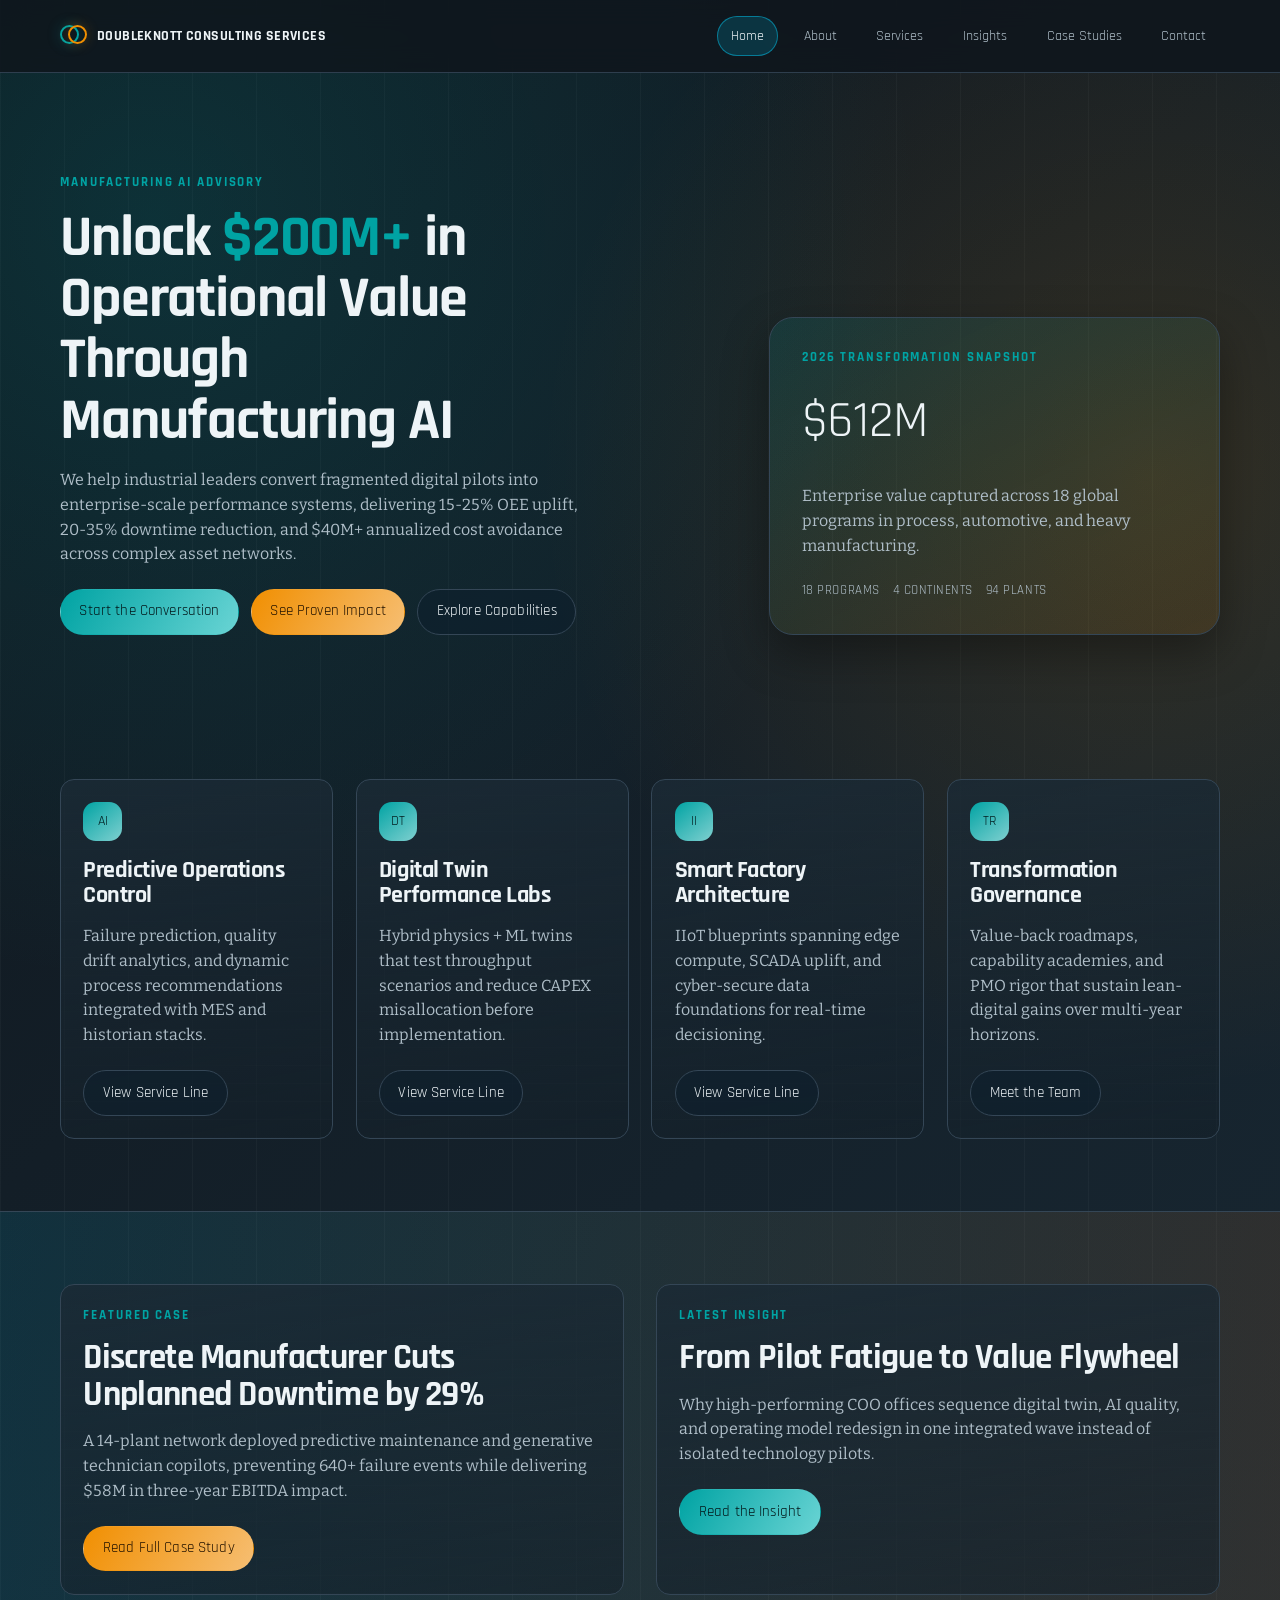
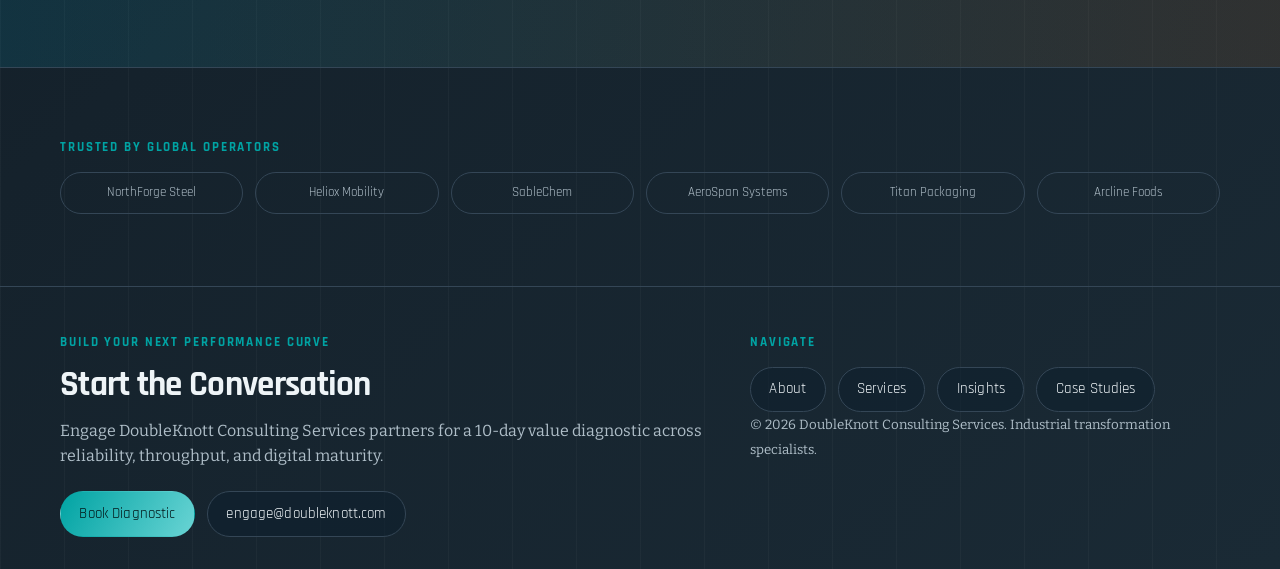
==== frontend/index.html @ d2a3ebf9 "init-commit" ====
<!doctype html>
<html lang="en">
  <head>
    <meta charset="UTF-8" />
    <meta name="viewport" content="width=device-width, initial-scale=1.0" />
    <title>DoubleKnott Consulting Services | Manufacturing AI Value Creation</title>
    <meta
      name="description"
      content="DoubleKnott Consulting Services helps industrial leaders unlock $200M+ in value through manufacturing AI, digital twins, and smart-factory transformation."
    />
    <link rel="preconnect" href="https://fonts.googleapis.com" />
    <link rel="preconnect" href="https://fonts.gstatic.com" crossorigin />
    <link href="https://fonts.googleapis.com/css2?family=Bitter:wght@400;500;700&family=Rajdhani:wght@500;600;700&display=swap" rel="stylesheet" />
    <link rel="stylesheet" href="styles/main.css" />
    <link rel="stylesheet" href="styles/components.css" />
    <link rel="stylesheet" href="styles/animations.css" />
  </head>
  <body>
    <div class="site-shell">
      <header class="site-header">
        <nav class="nav-wrap" aria-label="Primary navigation">
          <a class="brand" href="index.html"><span class="brand-mark"></span>DoubleKnott Consulting Services</a>
          <button class="nav-toggle" aria-expanded="false" aria-label="Open menu">☰</button>
          <div class="nav-links">
            <a class="nav-link is-active" href="index.html">Home</a>
            <a class="nav-link" href="about.html">About</a>
            <a class="nav-link" href="services.html">Services</a>
            <a class="nav-link" href="insights.html">Insights</a>
            <a class="nav-link" href="case-studies.html">Case Studies</a>
            <a class="nav-link" href="contact.html">Contact</a>
          </div>
        </nav>
      </header>

      <main>
        <section class="hero container">
          <div class="hero-layout">
            <div>
              <p class="kicker">Manufacturing AI Advisory</p>
              <h1>Unlock <span class="text-primary">$200M+</span> in Operational Value Through Manufacturing AI</h1>
              <p>
                We help industrial leaders convert fragmented digital pilots into enterprise-scale performance systems, delivering
                15-25% OEE uplift, 20-35% downtime reduction, and $40M+ annualized cost avoidance across complex asset networks.
              </p>
              <div class="actions">
                <a class="btn btn-primary pulse" href="contact.html">Start the Conversation</a>
                <a class="btn btn-secondary" href="case-studies.html">See Proven Impact</a>
                <a class="btn btn-ghost" href="services.html">Explore Capabilities</a>
              </div>
            </div>
            <aside class="hero-panel">
              <p class="kicker">2026 Transformation Snapshot</p>
              <p class="metric">$612M</p>
              <p>Enterprise value captured across 18 global programs in process, automotive, and heavy manufacturing.</p>
              <div class="meta-row">
                <span>18 Programs</span>
                <span>4 Continents</span>
                <span>94 Plants</span>
              </div>
            </aside>
          </div>
        </section>

        <section class="section container">
          <div class="grid-4">
            <article class="card reveal">
              <div class="icon-pill">AI</div>
              <h3>Predictive Operations Control</h3>
              <p>Failure prediction, quality drift analytics, and dynamic process recommendations integrated with MES and historian stacks.</p>
              <a class="btn btn-ghost" href="services.html">View Service Line</a>
            </article>
            <article class="card reveal reveal-delay-1">
              <div class="icon-pill">DT</div>
              <h3>Digital Twin Performance Labs</h3>
              <p>Hybrid physics + ML twins that test throughput scenarios and reduce CAPEX misallocation before implementation.</p>
              <a class="btn btn-ghost" href="services.html">View Service Line</a>
            </article>
            <article class="card reveal reveal-delay-2">
              <div class="icon-pill">II</div>
              <h3>Smart Factory Architecture</h3>
              <p>IIoT blueprints spanning edge compute, SCADA uplift, and cyber-secure data foundations for real-time decisioning.</p>
              <a class="btn btn-ghost" href="services.html">View Service Line</a>
            </article>
            <article class="card reveal reveal-delay-3">
              <div class="icon-pill">TR</div>
              <h3>Transformation Governance</h3>
              <p>Value-back roadmaps, capability academies, and PMO rigor that sustain lean-digital gains over multi-year horizons.</p>
              <a class="btn btn-ghost" href="about.html">Meet the Team</a>
            </article>
          </div>
        </section>

        <section class="section band">
          <div class="container grid-2">
            <article class="card reveal">
              <p class="kicker">Featured Case</p>
              <h2>Discrete Manufacturer Cuts Unplanned Downtime by 29%</h2>
              <p>
                A 14-plant network deployed predictive maintenance and generative technician copilots, preventing 640+ failure events while
                delivering $58M in three-year EBITDA impact.
              </p>
              <a class="btn btn-secondary" href="case-studies.html">Read Full Case Study</a>
            </article>
            <article class="card reveal reveal-delay-1">
              <p class="kicker">Latest Insight</p>
              <h2>From Pilot Fatigue to Value Flywheel</h2>
              <p>
                Why high-performing COO offices sequence digital twin, AI quality, and operating model redesign in one integrated wave
                instead of isolated technology pilots.
              </p>
              <a class="btn btn-primary" href="insights.html">Read the Insight</a>
            </article>
          </div>
        </section>

        <section class="section container">
          <p class="kicker">Trusted By Global Operators</p>
          <div class="logo-strip reveal">
            <div class="logo-chip">NorthForge Steel</div>
            <div class="logo-chip">Heliox Mobility</div>
            <div class="logo-chip">SableChem</div>
            <div class="logo-chip">AeroSpan Systems</div>
            <div class="logo-chip">Titan Packaging</div>
            <div class="logo-chip">Arcline Foods</div>
          </div>
        </section>
      </main>

      <footer class="footer">
        <div class="container footer-grid">
          <div>
            <p class="kicker">Build Your Next Performance Curve</p>
            <h2>Start the Conversation</h2>
            <p>Engage DoubleKnott Consulting Services partners for a 10-day value diagnostic across reliability, throughput, and digital maturity.</p>
            <div class="actions">
              <a class="btn btn-primary" href="contact.html">Book Diagnostic</a>
              <a class="btn btn-ghost" href="mailto:engage@doubleknott.com">engage@doubleknott.com</a>
            </div>
          </div>
          <div>
            <p class="kicker">Navigate</p>
            <div class="actions">
              <a class="btn btn-ghost" href="about.html">About</a>
              <a class="btn btn-ghost" href="services.html">Services</a>
              <a class="btn btn-ghost" href="insights.html">Insights</a>
              <a class="btn btn-ghost" href="case-studies.html">Case Studies</a>
            </div>
            <small>© 2026 DoubleKnott Consulting Services. Industrial transformation specialists.</small>
          </div>
        </div>
      </footer>
    </div>
    <script src="scripts.js"></script>
  </body>
</html>
---- frontend/styles/main.css ----
:root {
  --bg: #0f161d;
  --bg-elevated: #18242f;
  --bg-soft: #202f3b;
  --surface: #1b2a35;
  --text: #eef4f7;
  --text-dim: #afbec8;
  --line: #344656;
  --primary: #00a3a3;
  --secondary: #f18f01;
  --success: #5fd39f;
  --danger: #ff6464;
  --shadow: 0 18px 45px rgba(0, 0, 0, 0.35);
  --radius-lg: 24px;
  --radius-md: 14px;
  --radius-sm: 10px;
  --site-width: min(1160px, 92vw);

  --font-head: "Rajdhani", "Avenir Next", "Segoe UI", sans-serif;
  --font-body: "Bitter", Georgia, serif;

  --h1: clamp(2.2rem, 4.5vw, 4.5rem);
  --h2: clamp(1.6rem, 2.7vw, 2.8rem);
  --h3: clamp(1.2rem, 1.9vw, 1.6rem);
  --body: clamp(1rem, 1.05vw, 1.08rem);
  --caption: 0.84rem;

  --space-1: 0.45rem;
  --space-2: 0.75rem;
  --space-3: 1rem;
  --space-4: 1.4rem;
  --space-5: 2rem;
  --space-6: 3rem;
  --space-7: 4.5rem;
}

* {
  box-sizing: border-box;
}

html {
  scroll-behavior: smooth;
}

body {
  margin: 0;
  font-family: var(--font-body);
  font-size: var(--body);
  line-height: 1.55;
  color: var(--text);
  background:
    radial-gradient(circle at 12% 10%, rgba(0, 163, 163, 0.18), transparent 34%),
    radial-gradient(circle at 90% 22%, rgba(241, 143, 1, 0.14), transparent 30%),
    repeating-linear-gradient(90deg, rgba(255, 255, 255, 0.03) 0 1px, transparent 1px 64px),
    linear-gradient(138deg, #0f161d 0%, #15222c 54%, #1a2a35 100%);
  min-height: 100vh;
}

a {
  color: inherit;
  text-decoration: none;
}

img {
  max-width: 100%;
  display: block;
}

.site-shell {
  overflow: clip;
}

.container {
  width: var(--site-width);
  margin: 0 auto;
}

.section {
  padding: var(--space-7) 0;
}

.section-compact {
  padding: var(--space-6) 0;
}

h1,
h2,
h3,
h4 {
  font-family: var(--font-head);
  line-height: 1.06;
  margin: 0 0 var(--space-3);
  letter-spacing: -0.02em;
}

h1 {
  font-size: var(--h1);
}

h2 {
  font-size: var(--h2);
}

h3 {
  font-size: var(--h3);
}

p {
  margin: 0 0 var(--space-4);
  color: var(--text-dim);
}

.kicker {
  font: 700 var(--caption) / 1.2 var(--font-head);
  letter-spacing: 0.14em;
  text-transform: uppercase;
  color: var(--primary);
  margin-bottom: var(--space-3);
}

.metric {
  font-family: var(--font-head);
  font-size: clamp(2.1rem, 4vw, 3.3rem);
  color: var(--text);
}

.grid-2 {
  display: grid;
  grid-template-columns: repeat(2, minmax(0, 1fr));
  gap: var(--space-5);
}

.grid-3 {
  display: grid;
  grid-template-columns: repeat(3, minmax(0, 1fr));
  gap: var(--space-4);
}

.grid-4 {
  display: grid;
  grid-template-columns: repeat(4, minmax(0, 1fr));
  gap: var(--space-4);
}

.band {
  background: linear-gradient(90deg, rgba(0, 210, 255, 0.1), rgba(255, 139, 45, 0.1));
  border-top: 1px solid var(--line);
  border-bottom: 1px solid var(--line);
}

.bg-soft {
  background: linear-gradient(170deg, rgba(14, 40, 56, 0.7), rgba(8, 24, 35, 0.45));
}

.text-light {
  color: var(--text);
}

.text-dim {
  color: var(--text-dim);
}

.text-primary {
  color: var(--primary);
}

.text-secondary {
  color: var(--secondary);
}

.reveal {
  opacity: 0;
  transform: translateY(18px);
  transition: opacity 0.7s ease, transform 0.7s ease;
}

.reveal.is-visible {
  opacity: 1;
  transform: translateY(0);
}

.footer {
  border-top: 1px solid var(--line);
  padding: var(--space-6) 0 var(--space-5);
}

.footer-grid {
  display: grid;
  grid-template-columns: 1.4fr 1fr;
  gap: var(--space-5);
}

.footer small {
  color: var(--text-dim);
}

@media (max-width: 980px) {
  .grid-4 {
    grid-template-columns: repeat(2, minmax(0, 1fr));
  }

  .grid-3,
  .grid-2,
  .footer-grid {
    grid-template-columns: 1fr;
  }

  .section {
    padding: var(--space-6) 0;
  }
}

@media (max-width: 640px) {
  :root {
    --site-width: min(1120px, 94vw);
  }

  .section {
    padding: 2.6rem 0;
  }
}
---- frontend/styles/components.css ----
.site-header {
  position: sticky;
  top: 0;
  z-index: 40;
  background: rgba(15, 22, 29, 0.88);
  backdrop-filter: blur(14px);
  border-bottom: 1px solid rgba(52, 70, 86, 0.85);
}

.nav-wrap {
  width: var(--site-width);
  margin: 0 auto;
  min-height: 72px;
  display: flex;
  align-items: center;
  justify-content: space-between;
  gap: var(--space-3);
}

.brand {
  font-family: var(--font-head);
  font-weight: 700;
  letter-spacing: 0.03em;
  text-transform: uppercase;
  font-size: clamp(0.7rem, 1.4vw, 0.9rem);
  color: var(--text);
  display: inline-flex;
  align-items: center;
  gap: 0.6rem;
  white-space: nowrap;
}

.brand-mark {
  position: relative;
  inline-size: 1.7rem;
  block-size: 1.7rem;
  background: transparent;
}

.brand-mark::before,
.brand-mark::after {
  content: "";
  position: absolute;
  top: 0.18rem;
  width: 0.95rem;
  height: 0.95rem;
  border: 2px solid var(--primary);
  border-radius: 999px;
  box-shadow: 0 0 14px rgba(0, 163, 163, 0.25);
}

.brand-mark::before {
  left: 0;
}

.brand-mark::after {
  right: 0;
  border-color: var(--secondary);
  box-shadow: 0 0 14px rgba(241, 143, 1, 0.24);
}

.nav-links {
  display: flex;
  align-items: center;
  gap: var(--space-2);
}

.nav-link {
  font-family: var(--font-head);
  font-size: 0.9rem;
  padding: 0.52rem 0.8rem;
  border-radius: 999px;
  color: var(--text-dim);
  border: 1px solid transparent;
  transition: background-color 0.3s ease, color 0.3s ease, border-color 0.3s ease;
}

.nav-link:hover,
.nav-link:focus-visible,
.nav-link.is-active {
  color: var(--text);
  background: rgba(0, 210, 255, 0.16);
  border-color: rgba(0, 210, 255, 0.45);
}

.nav-toggle {
  display: none;
  inline-size: 2.3rem;
  block-size: 2.3rem;
  border-radius: 50%;
  border: 1px solid var(--line);
  background: transparent;
  color: var(--text);
}

.hero {
  padding: clamp(4.2rem, 8vw, 7.4rem) 0 var(--space-7);
}

.hero-layout {
  display: grid;
  grid-template-columns: 1.2fr 0.8fr;
  gap: var(--space-5);
  align-items: end;
}

.hero-panel {
  background: linear-gradient(155deg, rgba(0, 163, 163, 0.15), rgba(241, 143, 1, 0.1));
  border: 1px solid var(--line);
  border-radius: var(--radius-lg);
  padding: var(--space-5);
  box-shadow: var(--shadow);
}

.hero h1 {
  max-width: 15ch;
}

.hero p {
  max-width: 53ch;
}

.actions {
  display: flex;
  flex-wrap: wrap;
  gap: var(--space-2);
}

.btn {
  font-family: var(--font-head);
  font-size: 0.92rem;
  letter-spacing: 0.01em;
  line-height: 1;
  display: inline-flex;
  align-items: center;
  justify-content: center;
  gap: 0.45rem;
  padding: 0.9rem 1.15rem;
  border-radius: 999px;
  border: 1px solid transparent;
  transition: transform 0.24s ease, background-color 0.24s ease, border-color 0.24s ease;
  cursor: pointer;
}

.btn:hover,
.btn:focus-visible {
  transform: translateY(-2px);
}

.btn-primary {
  color: #03191b;
  background: linear-gradient(120deg, var(--primary), #69d4d4);
}

.btn-secondary {
  color: #251400;
  background: linear-gradient(120deg, var(--secondary), #f6be72);
}

.btn-ghost {
  color: var(--text);
  border-color: var(--line);
  background: rgba(13, 31, 45, 0.56);
}

.card {
  position: relative;
  border-radius: var(--radius-md);
  border: 1px solid var(--line);
  background:
    linear-gradient(170deg, rgba(27, 42, 53, 0.86), rgba(20, 32, 41, 0.56)),
    repeating-linear-gradient(0deg, rgba(255, 255, 255, 0.016) 0 1px, transparent 1px 18px);
  padding: var(--space-4);
  transition: transform 0.26s ease, border-color 0.26s ease;
}

.card:hover {
  transform: translateY(-4px);
  border-color: rgba(0, 210, 255, 0.55);
}

.card ul {
  margin: 0 0 var(--space-4);
  padding-left: 1.1rem;
  color: var(--text-dim);
}

.card li {
  margin-bottom: 0.35rem;
}

.icon-pill {
  inline-size: 2.4rem;
  block-size: 2.4rem;
  border-radius: 0.8rem;
  display: grid;
  place-items: center;
  margin-bottom: var(--space-3);
  font-family: var(--font-head);
  font-size: 0.9rem;
  color: #032022;
  background: linear-gradient(140deg, var(--primary), #7fd0d0);
}

.meta-row {
  display: flex;
  align-items: center;
  gap: 0.8rem;
  color: var(--text-dim);
  font-size: var(--caption);
  font-family: var(--font-head);
  letter-spacing: 0.04em;
  text-transform: uppercase;
}

.logo-strip {
  display: grid;
  grid-template-columns: repeat(6, minmax(0, 1fr));
  gap: var(--space-2);
}

.logo-chip {
  font-family: var(--font-head);
  border: 1px solid var(--line);
  border-radius: 999px;
  padding: 0.62rem 0.7rem;
  text-align: center;
  color: var(--text-dim);
  font-size: 0.8rem;
}

.table-wrap {
  overflow-x: auto;
  border: 1px solid var(--line);
  border-radius: var(--radius-md);
}

table {
  width: 100%;
  border-collapse: collapse;
  min-width: 640px;
}

th,
td {
  padding: 0.95rem;
  border-bottom: 1px solid var(--line);
  text-align: left;
}

th {
  font-family: var(--font-head);
  color: var(--text);
  background: rgba(0, 163, 163, 0.1);
}

details {
  border-top: 1px solid var(--line);
  margin-top: var(--space-3);
  padding-top: var(--space-3);
}

summary {
  cursor: pointer;
  font-family: var(--font-head);
  color: var(--primary);
}

.article-grid {
  display: grid;
  grid-template-columns: 1.45fr 1fr 1fr;
  gap: var(--space-4);
}

.article-feature {
  grid-row: span 2;
}

.timeline {
  position: relative;
  margin-left: 0.5rem;
}

.timeline::before {
  content: "";
  position: absolute;
  left: 0.2rem;
  top: 0.3rem;
  bottom: 0.3rem;
  width: 2px;
  background: linear-gradient(var(--primary), var(--secondary));
}

.timeline-item {
  position: relative;
  padding-left: 1.8rem;
  margin-bottom: var(--space-4);
}

.timeline-item::before {
  content: "";
  position: absolute;
  left: -0.03rem;
  top: 0.35rem;
  width: 0.55rem;
  height: 0.55rem;
  border-radius: 50%;
  background: var(--secondary);
}

.form-grid {
  display: grid;
  gap: var(--space-3);
}

.field {
  display: grid;
  gap: 0.45rem;
}

label {
  font-family: var(--font-head);
  font-size: 0.82rem;
  letter-spacing: 0.07em;
  text-transform: uppercase;
  color: var(--text-dim);
}

input,
select,
textarea {
  border: 1px solid var(--line);
  border-radius: var(--radius-sm);
  background: rgba(13, 31, 45, 0.72);
  color: var(--text);
  padding: 0.78rem;
  font-family: var(--font-body);
}

textarea {
  min-height: 130px;
  resize: vertical;
}

input:focus,
select:focus,
textarea:focus {
  outline: 2px solid rgba(0, 210, 255, 0.35);
  border-color: rgba(0, 210, 255, 0.65);
}

input:required:invalid,
select:required:invalid,
textarea:required:invalid {
  border-color: rgba(255, 107, 107, 0.72);
}

input:required:valid,
select:required:valid,
textarea:required:valid {
  border-color: rgba(91, 242, 166, 0.72);
}

.contact-grid {
  display: grid;
  grid-template-columns: 1.2fr 0.8fr;
  gap: var(--space-4);
}

@media (max-width: 980px) {
  .hero-layout,
  .article-grid,
  .contact-grid {
    grid-template-columns: 1fr;
  }

  .article-feature {
    grid-row: auto;
  }

  .logo-strip {
    grid-template-columns: repeat(3, minmax(0, 1fr));
  }

  .nav-toggle {
    display: inline-grid;
    place-items: center;
  }

  .nav-links {
    position: absolute;
    top: 72px;
    left: 0;
    right: 0;
    display: none;
    flex-direction: column;
    align-items: stretch;
    padding: 0.6rem 3vw 1rem;
    background: rgba(7, 19, 28, 0.98);
    border-bottom: 1px solid var(--line);
  }

  .site-header.nav-open .nav-links {
    display: flex;
  }

  .nav-link {
    border-radius: var(--radius-sm);
    padding: 0.72rem 0.85rem;
  }
}

@media (max-width: 640px) {
  .logo-strip {
    grid-template-columns: repeat(2, minmax(0, 1fr));
  }
}
---- frontend/styles/animations.css ----
@keyframes heroRise {
  0% {
    opacity: 0;
    transform: translateY(26px) scale(0.98);
  }
  100% {
    opacity: 1;
    transform: translateY(0) scale(1);
  }
}

@keyframes panelFloat {
  0%,
  100% {
    transform: translateY(0);
  }
  50% {
    transform: translateY(-6px);
  }
}

@keyframes ctaPulse {
  0% {
    box-shadow: 0 0 0 0 rgba(0, 163, 163, 0.45);
  }
  70% {
    box-shadow: 0 0 0 16px rgba(0, 163, 163, 0);
  }
  100% {
    box-shadow: 0 0 0 0 rgba(0, 210, 255, 0);
  }
}

@keyframes tiltGlow {
  0% {
    background-position: 0% 50%;
  }
  100% {
    background-position: 100% 50%;
  }
}

.hero h1,
.hero .kicker,
.hero p,
.hero .actions {
  animation: heroRise 0.78s ease both;
}

.hero .kicker {
  animation-delay: 0.08s;
}

.hero p {
  animation-delay: 0.16s;
}

.hero .actions {
  animation-delay: 0.24s;
}

.hero-panel {
  animation: panelFloat 4.2s ease-in-out infinite;
}

.btn-primary.pulse,
.pulse {
  animation: ctaPulse 2.8s infinite;
}

.card::after {
  content: "";
  position: absolute;
  inset: -1px;
  border-radius: inherit;
  pointer-events: none;
  background: linear-gradient(120deg, rgba(0, 163, 163, 0.28), rgba(241, 143, 1, 0.22), rgba(0, 163, 163, 0.28));
  background-size: 240% 240%;
  opacity: 0;
  transition: opacity 0.25s ease;
}

.card:hover::after {
  opacity: 1;
  animation: tiltGlow 2.6s linear infinite;
}

.reveal-delay-1 {
  transition-delay: 0.08s;
}

.reveal-delay-2 {
  transition-delay: 0.16s;
}

.reveal-delay-3 {
  transition-delay: 0.24s;
}
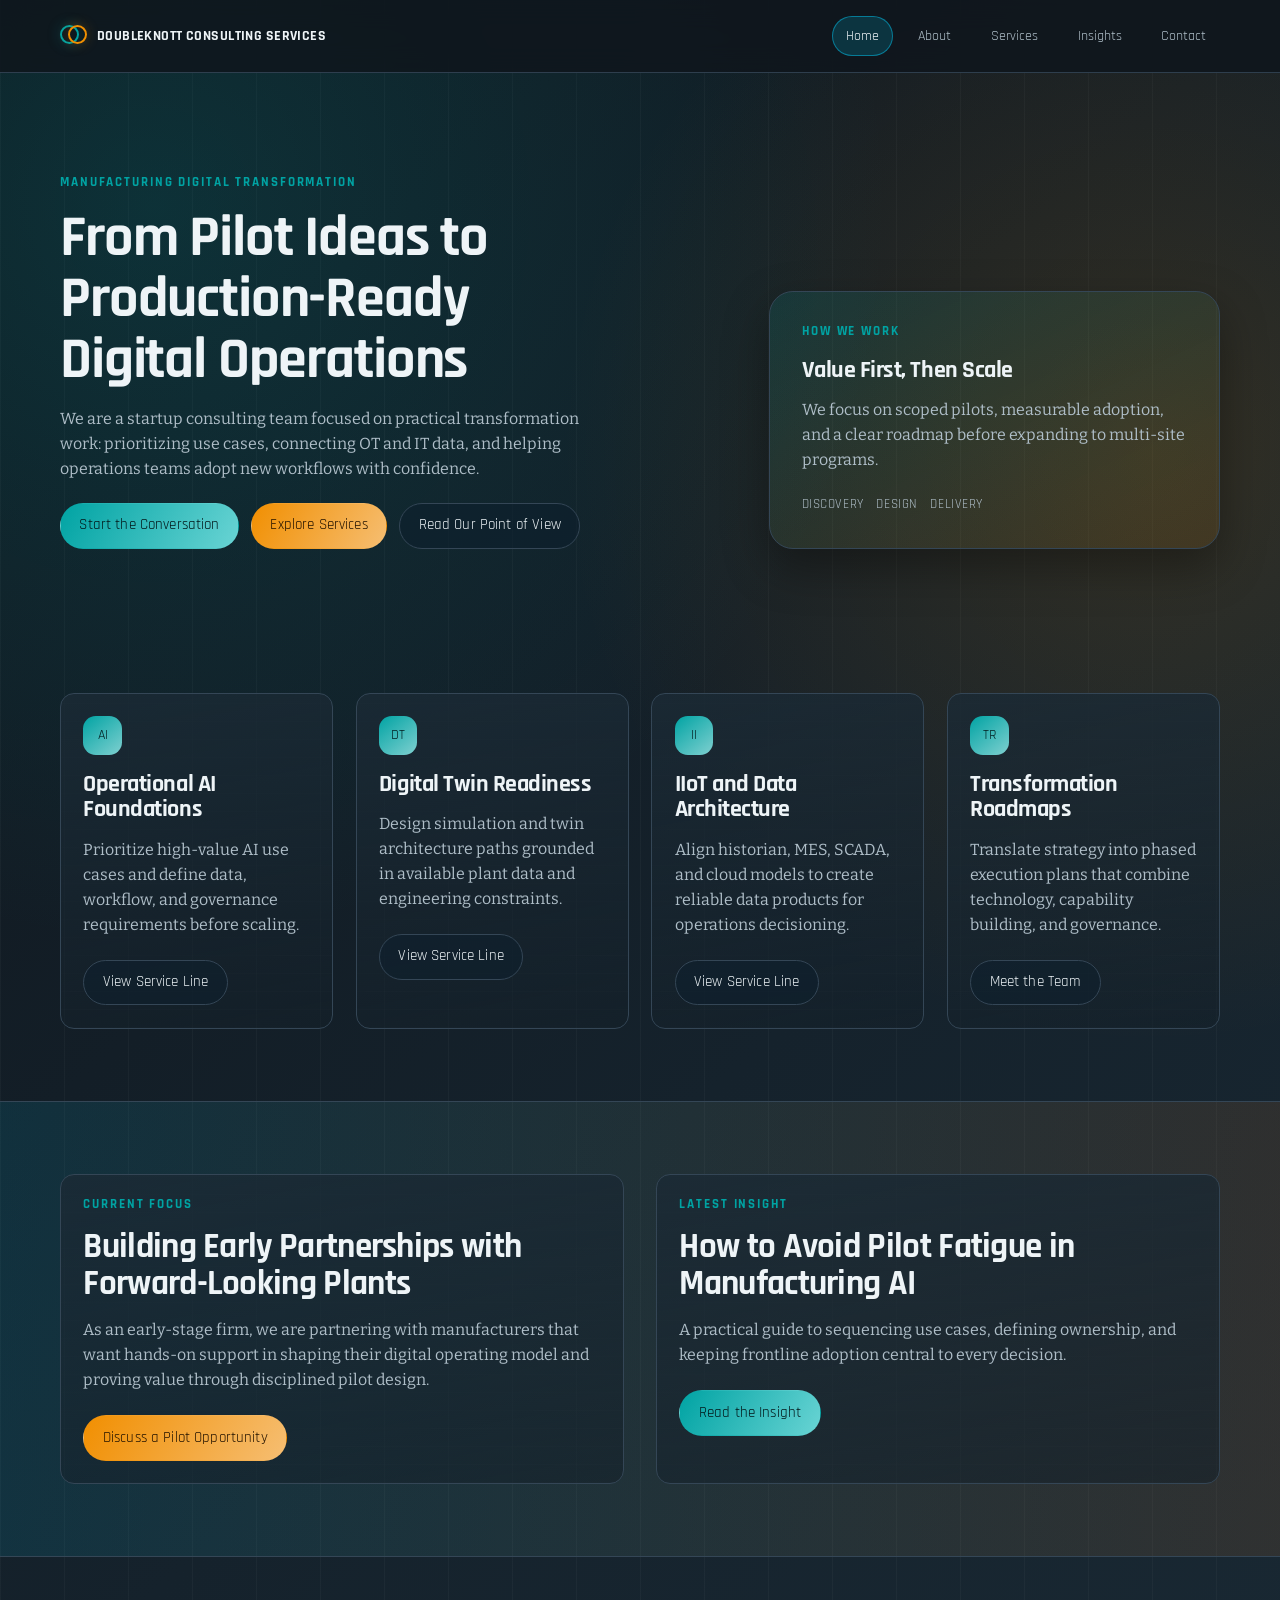
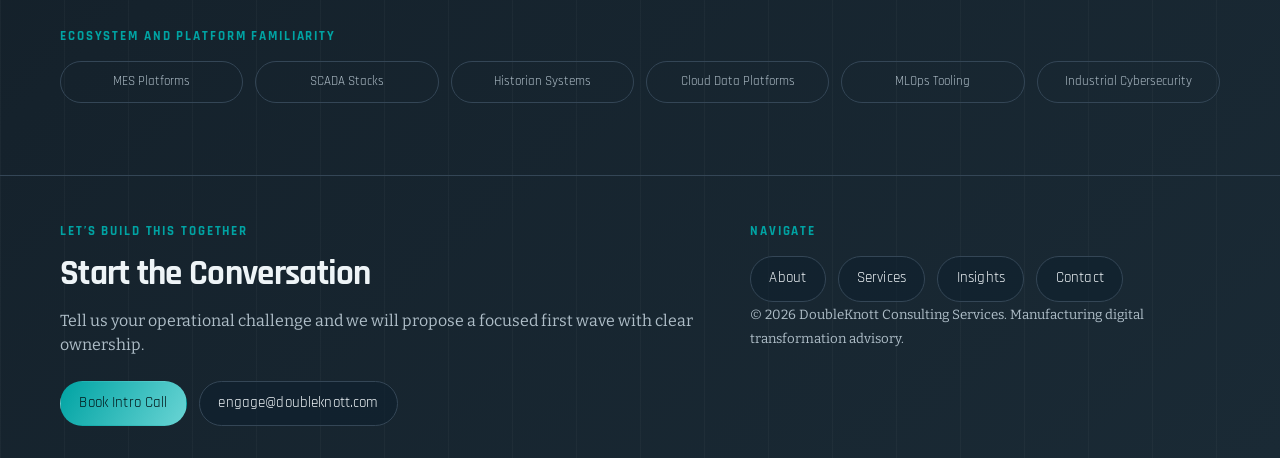
==== commit 9bb79c30: "dark theme accurate" ====
--- a/frontend/index.html
+++ b/frontend/index.html
@@ -3,10 +3,10 @@
   <head>
     <meta charset="UTF-8" />
     <meta name="viewport" content="width=device-width, initial-scale=1.0" />
-    <title>DoubleKnott Consulting Services | Manufacturing AI Value Creation</title>
+    <title>DoubleKnott Consulting Services | Manufacturing Digital Transformation</title>
     <meta
       name="description"
-      content="DoubleKnott Consulting Services helps industrial leaders unlock $200M+ in value through manufacturing AI, digital twins, and smart-factory transformation."
+      content="DoubleKnott Consulting Services helps manufacturers design practical digital transformation programs across AI, IIoT, MES, and operating model change."
     />
     <link rel="preconnect" href="https://fonts.googleapis.com" />
     <link rel="preconnect" href="https://fonts.gstatic.com" crossorigin />
@@ -26,7 +26,6 @@
             <a class="nav-link" href="about.html">About</a>
             <a class="nav-link" href="services.html">Services</a>
             <a class="nav-link" href="insights.html">Insights</a>
-            <a class="nav-link" href="case-studies.html">Case Studies</a>
             <a class="nav-link" href="contact.html">Contact</a>
           </div>
         </nav>
@@ -36,26 +35,26 @@
         <section class="hero container">
           <div class="hero-layout">
             <div>
-              <p class="kicker">Manufacturing AI Advisory</p>
-              <h1>Unlock <span class="text-primary">$200M+</span> in Operational Value Through Manufacturing AI</h1>
+              <p class="kicker">Manufacturing Digital Transformation</p>
+              <h1>From Pilot Ideas to Production-Ready Digital Operations</h1>
               <p>
-                We help industrial leaders convert fragmented digital pilots into enterprise-scale performance systems, delivering
-                15-25% OEE uplift, 20-35% downtime reduction, and $40M+ annualized cost avoidance across complex asset networks.
+                We are a startup consulting team focused on practical transformation work: prioritizing use cases,
+                connecting OT and IT data, and helping operations teams adopt new workflows with confidence.
               </p>
               <div class="actions">
                 <a class="btn btn-primary pulse" href="contact.html">Start the Conversation</a>
-                <a class="btn btn-secondary" href="case-studies.html">See Proven Impact</a>
-                <a class="btn btn-ghost" href="services.html">Explore Capabilities</a>
+                <a class="btn btn-secondary" href="services.html">Explore Services</a>
+                <a class="btn btn-ghost" href="insights.html">Read Our Point of View</a>
               </div>
             </div>
             <aside class="hero-panel">
-              <p class="kicker">2026 Transformation Snapshot</p>
-              <p class="metric">$612M</p>
-              <p>Enterprise value captured across 18 global programs in process, automotive, and heavy manufacturing.</p>
+              <p class="kicker">How We Work</p>
+              <h3>Value First, Then Scale</h3>
+              <p>We focus on scoped pilots, measurable adoption, and a clear roadmap before expanding to multi-site programs.</p>
               <div class="meta-row">
-                <span>18 Programs</span>
-                <span>4 Continents</span>
-                <span>94 Plants</span>
+                <span>Discovery</span>
+                <span>Design</span>
+                <span>Delivery</span>
               </div>
             </aside>
           </div>
@@ -65,26 +64,26 @@
           <div class="grid-4">
             <article class="card reveal">
               <div class="icon-pill">AI</div>
-              <h3>Predictive Operations Control</h3>
-              <p>Failure prediction, quality drift analytics, and dynamic process recommendations integrated with MES and historian stacks.</p>
+              <h3>Operational AI Foundations</h3>
+              <p>Prioritize high-value AI use cases and define data, workflow, and governance requirements before scaling.</p>
               <a class="btn btn-ghost" href="services.html">View Service Line</a>
             </article>
             <article class="card reveal reveal-delay-1">
               <div class="icon-pill">DT</div>
-              <h3>Digital Twin Performance Labs</h3>
-              <p>Hybrid physics + ML twins that test throughput scenarios and reduce CAPEX misallocation before implementation.</p>
+              <h3>Digital Twin Readiness</h3>
+              <p>Design simulation and twin architecture paths grounded in available plant data and engineering constraints.</p>
               <a class="btn btn-ghost" href="services.html">View Service Line</a>
             </article>
             <article class="card reveal reveal-delay-2">
               <div class="icon-pill">II</div>
-              <h3>Smart Factory Architecture</h3>
-              <p>IIoT blueprints spanning edge compute, SCADA uplift, and cyber-secure data foundations for real-time decisioning.</p>
+              <h3>IIoT and Data Architecture</h3>
+              <p>Align historian, MES, SCADA, and cloud models to create reliable data products for operations decisioning.</p>
               <a class="btn btn-ghost" href="services.html">View Service Line</a>
             </article>
             <article class="card reveal reveal-delay-3">
               <div class="icon-pill">TR</div>
-              <h3>Transformation Governance</h3>
-              <p>Value-back roadmaps, capability academies, and PMO rigor that sustain lean-digital gains over multi-year horizons.</p>
+              <h3>Transformation Roadmaps</h3>
+              <p>Translate strategy into phased execution plans that combine technology, capability building, and governance.</p>
               <a class="btn btn-ghost" href="about.html">Meet the Team</a>
             </article>
           </div>
@@ -93,20 +92,19 @@
         <section class="section band">
           <div class="container grid-2">
             <article class="card reveal">
-              <p class="kicker">Featured Case</p>
-              <h2>Discrete Manufacturer Cuts Unplanned Downtime by 29%</h2>
+              <p class="kicker">Current Focus</p>
+              <h2>Building Early Partnerships with Forward-Looking Plants</h2>
               <p>
-                A 14-plant network deployed predictive maintenance and generative technician copilots, preventing 640+ failure events while
-                delivering $58M in three-year EBITDA impact.
+                As an early-stage firm, we are partnering with manufacturers that want hands-on support in shaping their digital
+                operating model and proving value through disciplined pilot design.
               </p>
-              <a class="btn btn-secondary" href="case-studies.html">Read Full Case Study</a>
+              <a class="btn btn-secondary" href="contact.html">Discuss a Pilot Opportunity</a>
             </article>
             <article class="card reveal reveal-delay-1">
               <p class="kicker">Latest Insight</p>
-              <h2>From Pilot Fatigue to Value Flywheel</h2>
+              <h2>How to Avoid Pilot Fatigue in Manufacturing AI</h2>
               <p>
-                Why high-performing COO offices sequence digital twin, AI quality, and operating model redesign in one integrated wave
-                instead of isolated technology pilots.
+                A practical guide to sequencing use cases, defining ownership, and keeping frontline adoption central to every decision.
               </p>
               <a class="btn btn-primary" href="insights.html">Read the Insight</a>
             </article>
@@ -114,14 +112,14 @@
         </section>
 
         <section class="section container">
-          <p class="kicker">Trusted By Global Operators</p>
+          <p class="kicker">Ecosystem and Platform Familiarity</p>
           <div class="logo-strip reveal">
-            <div class="logo-chip">NorthForge Steel</div>
-            <div class="logo-chip">Heliox Mobility</div>
-            <div class="logo-chip">SableChem</div>
-            <div class="logo-chip">AeroSpan Systems</div>
-            <div class="logo-chip">Titan Packaging</div>
-            <div class="logo-chip">Arcline Foods</div>
+            <div class="logo-chip">MES Platforms</div>
+            <div class="logo-chip">SCADA Stacks</div>
+            <div class="logo-chip">Historian Systems</div>
+            <div class="logo-chip">Cloud Data Platforms</div>
+            <div class="logo-chip">MLOps Tooling</div>
+            <div class="logo-chip">Industrial Cybersecurity</div>
           </div>
         </section>
       </main>
@@ -129,11 +127,11 @@
       <footer class="footer">
         <div class="container footer-grid">
           <div>
-            <p class="kicker">Build Your Next Performance Curve</p>
+            <p class="kicker">Let’s Build This Together</p>
             <h2>Start the Conversation</h2>
-            <p>Engage DoubleKnott Consulting Services partners for a 10-day value diagnostic across reliability, throughput, and digital maturity.</p>
+            <p>Tell us your operational challenge and we will propose a focused first wave with clear ownership.</p>
             <div class="actions">
-              <a class="btn btn-primary" href="contact.html">Book Diagnostic</a>
+              <a class="btn btn-primary" href="contact.html">Book Intro Call</a>
               <a class="btn btn-ghost" href="mailto:engage@doubleknott.com">engage@doubleknott.com</a>
             </div>
           </div>
@@ -143,9 +141,9 @@
               <a class="btn btn-ghost" href="about.html">About</a>
               <a class="btn btn-ghost" href="services.html">Services</a>
               <a class="btn btn-ghost" href="insights.html">Insights</a>
-              <a class="btn btn-ghost" href="case-studies.html">Case Studies</a>
+              <a class="btn btn-ghost" href="contact.html">Contact</a>
             </div>
-            <small>© 2026 DoubleKnott Consulting Services. Industrial transformation specialists.</small>
+            <small>© 2026 DoubleKnott Consulting Services. Manufacturing digital transformation advisory.</small>
           </div>
         </div>
       </footer>
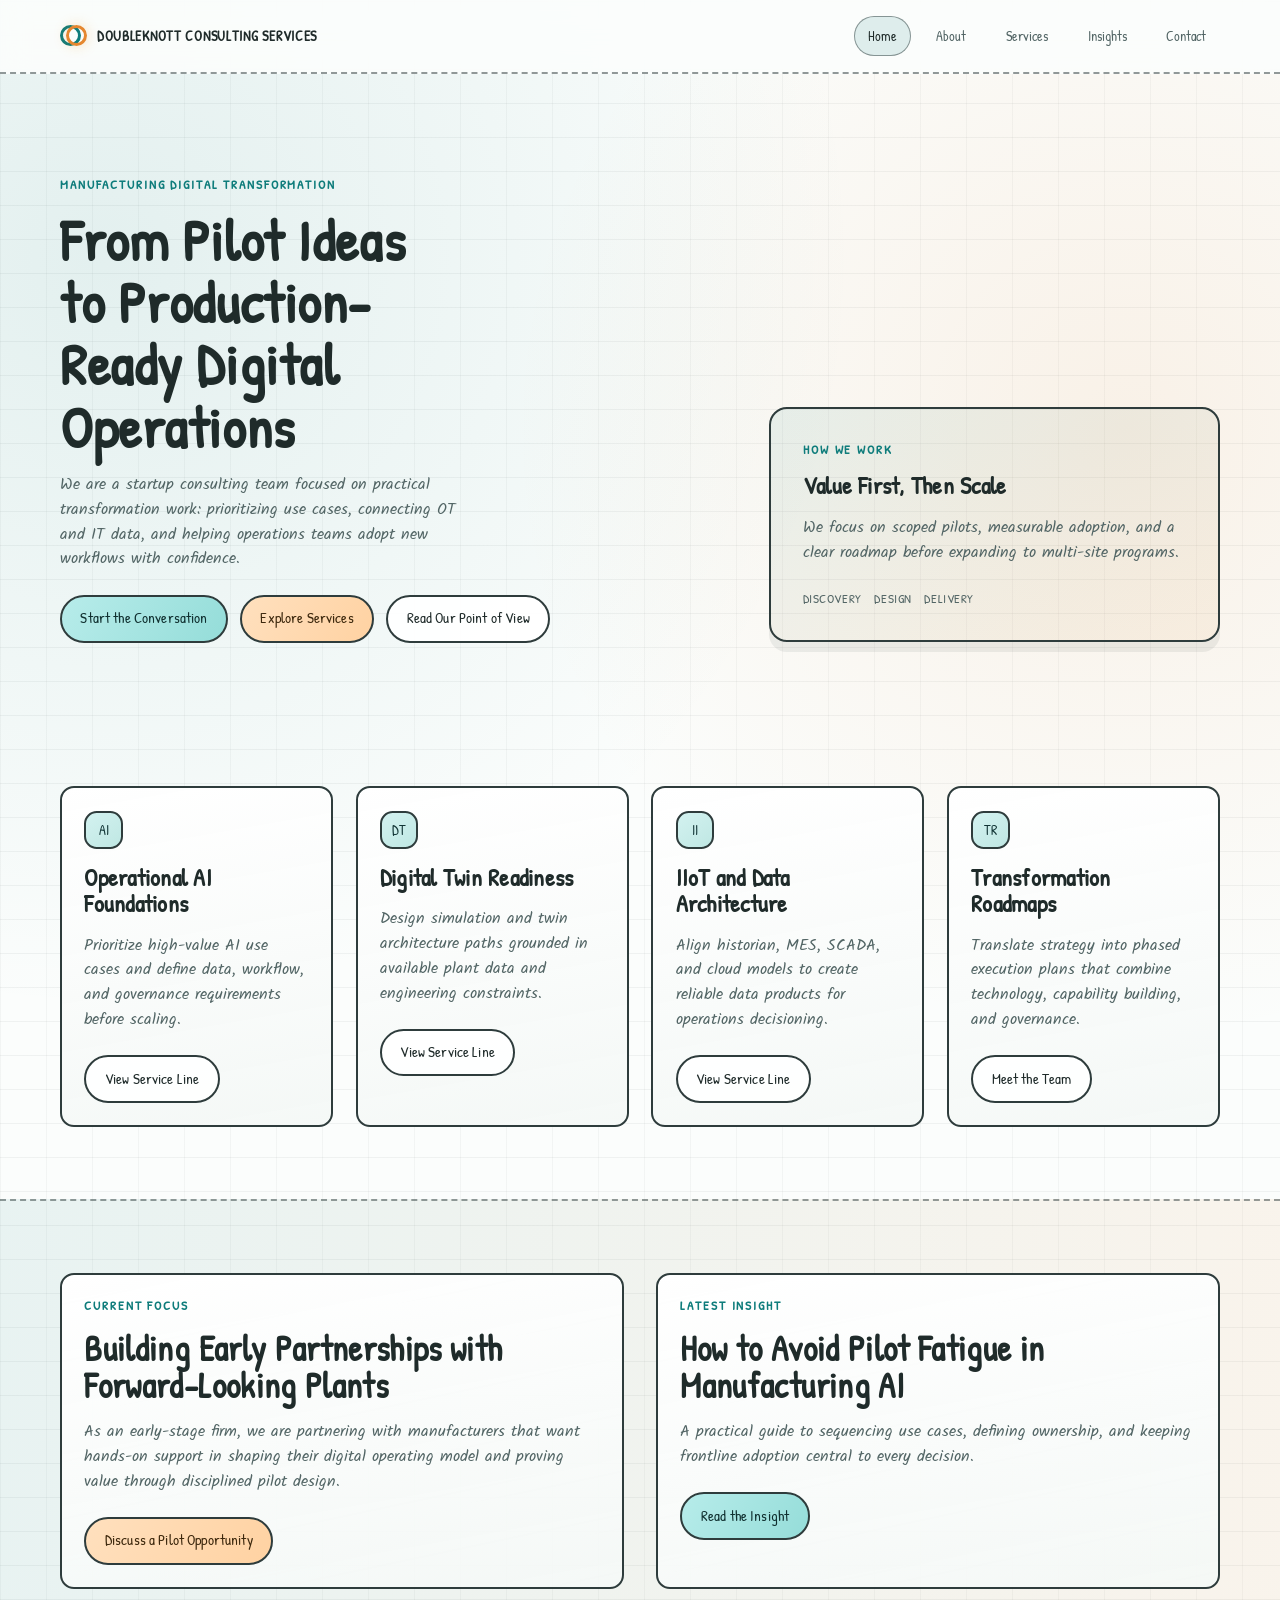
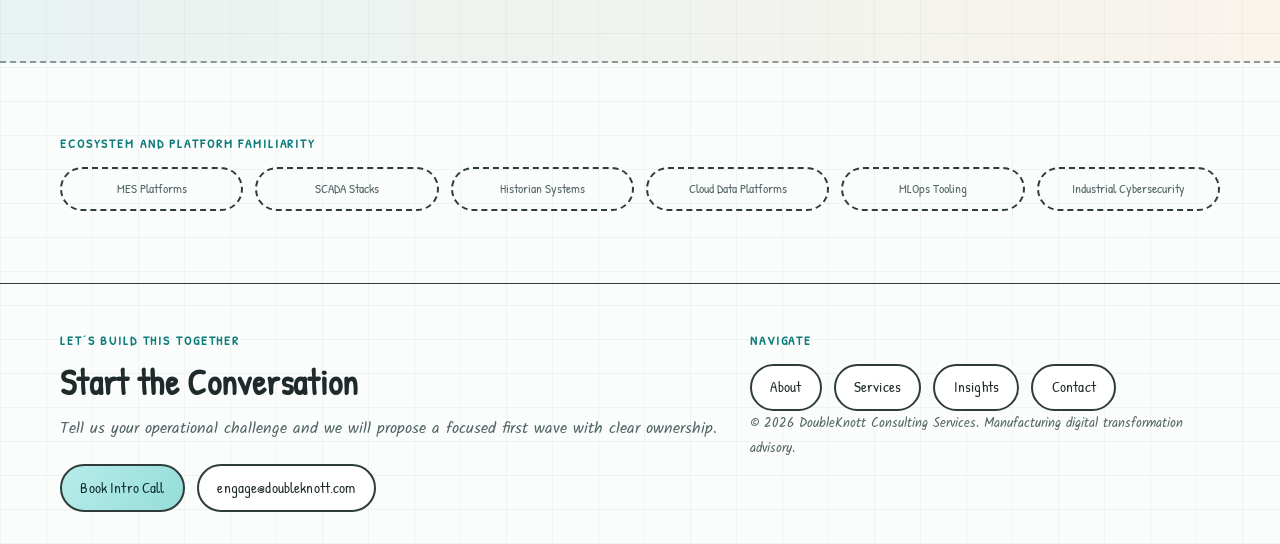
==== commit 203f7c20: "whiteboard style sketh" ====
--- a/frontend/index.html
+++ b/frontend/index.html
@@ -10,7 +10,7 @@
     />
     <link rel="preconnect" href="https://fonts.googleapis.com" />
     <link rel="preconnect" href="https://fonts.gstatic.com" crossorigin />
-    <link href="https://fonts.googleapis.com/css2?family=Bitter:wght@400;500;700&family=Rajdhani:wght@500;600;700&display=swap" rel="stylesheet" />
+    <link href="https://fonts.googleapis.com/css2?family=Kalam:wght@300;400;700&family=Patrick+Hand&display=swap" rel="stylesheet" />
     <link rel="stylesheet" href="styles/main.css" />
     <link rel="stylesheet" href="styles/components.css" />
     <link rel="stylesheet" href="styles/animations.css" />
--- a/frontend/styles/main.css
+++ b/frontend/styles/main.css
@@ -1,23 +1,23 @@
 :root {
-  --bg: #0f161d;
-  --bg-elevated: #18242f;
-  --bg-soft: #202f3b;
-  --surface: #1b2a35;
-  --text: #eef4f7;
-  --text-dim: #afbec8;
-  --line: #344656;
-  --primary: #00a3a3;
-  --secondary: #f18f01;
-  --success: #5fd39f;
-  --danger: #ff6464;
-  --shadow: 0 18px 45px rgba(0, 0, 0, 0.35);
-  --radius-lg: 24px;
+  --bg: #fbfdfc;
+  --bg-elevated: #f4f8f6;
+  --bg-soft: #eef4f1;
+  --surface: #ffffff;
+  --text: #1f2b2a;
+  --text-dim: #526565;
+  --line: #2e3c3c;
+  --primary: #0e7c7b;
+  --secondary: #e5872f;
+  --success: #2f9f69;
+  --danger: #d64a4a;
+  --shadow: 0 10px 0 rgba(46, 60, 60, 0.08);
+  --radius-lg: 18px;
   --radius-md: 14px;
   --radius-sm: 10px;
   --site-width: min(1160px, 92vw);
 
-  --font-head: "Rajdhani", "Avenir Next", "Segoe UI", sans-serif;
-  --font-body: "Bitter", Georgia, serif;
+  --font-head: "Patrick Hand", "Trebuchet MS", sans-serif;
+  --font-body: "Kalam", "Segoe Print", cursive;
 
   --h1: clamp(2.2rem, 4.5vw, 4.5rem);
   --h2: clamp(1.6rem, 2.7vw, 2.8rem);
@@ -49,10 +49,11 @@
   line-height: 1.55;
   color: var(--text);
   background:
-    radial-gradient(circle at 12% 10%, rgba(0, 163, 163, 0.18), transparent 34%),
-    radial-gradient(circle at 90% 22%, rgba(241, 143, 1, 0.14), transparent 30%),
-    repeating-linear-gradient(90deg, rgba(255, 255, 255, 0.03) 0 1px, transparent 1px 64px),
-    linear-gradient(138deg, #0f161d 0%, #15222c 54%, #1a2a35 100%);
+    radial-gradient(circle at 8% 12%, rgba(14, 124, 123, 0.1), transparent 34%),
+    radial-gradient(circle at 88% 20%, rgba(229, 135, 47, 0.1), transparent 30%),
+    repeating-linear-gradient(0deg, rgba(46, 60, 60, 0.06) 0 1px, transparent 1px 34px),
+    repeating-linear-gradient(90deg, rgba(46, 60, 60, 0.045) 0 1px, transparent 1px 46px),
+    var(--bg);
   min-height: 100vh;
 }
 
@@ -88,9 +89,9 @@
 h3,
 h4 {
   font-family: var(--font-head);
-  line-height: 1.06;
+  line-height: 1.08;
   margin: 0 0 var(--space-3);
-  letter-spacing: -0.02em;
+  letter-spacing: 0.01em;
 }
 
 h1 {
@@ -143,13 +144,13 @@
 }
 
 .band {
-  background: linear-gradient(90deg, rgba(0, 210, 255, 0.1), rgba(255, 139, 45, 0.1));
-  border-top: 1px solid var(--line);
-  border-bottom: 1px solid var(--line);
+  background: linear-gradient(90deg, rgba(14, 124, 123, 0.08), rgba(229, 135, 47, 0.08));
+  border-top: 2px dashed rgba(46, 60, 60, 0.5);
+  border-bottom: 2px dashed rgba(46, 60, 60, 0.5);
 }
 
 .bg-soft {
-  background: linear-gradient(170deg, rgba(14, 40, 56, 0.7), rgba(8, 24, 35, 0.45));
+  background: linear-gradient(170deg, rgba(232, 241, 237, 0.95), rgba(244, 248, 246, 0.9));
 }
 
 .text-light {
--- a/frontend/styles/components.css
+++ b/frontend/styles/components.css
@@ -2,9 +2,9 @@
   position: sticky;
   top: 0;
   z-index: 40;
-  background: rgba(15, 22, 29, 0.88);
+  background: rgba(251, 253, 252, 0.92);
   backdrop-filter: blur(14px);
-  border-bottom: 1px solid rgba(52, 70, 86, 0.85);
+  border-bottom: 2px dashed rgba(46, 60, 60, 0.52);
 }
 
 .nav-wrap {
@@ -20,7 +20,7 @@
 .brand {
   font-family: var(--font-head);
   font-weight: 700;
-  letter-spacing: 0.03em;
+  letter-spacing: 0.05em;
   text-transform: uppercase;
   font-size: clamp(0.7rem, 1.4vw, 0.9rem);
   color: var(--text);
@@ -44,9 +44,9 @@
   top: 0.18rem;
   width: 0.95rem;
   height: 0.95rem;
-  border: 2px solid var(--primary);
+  border: 3px solid var(--primary);
   border-radius: 999px;
-  box-shadow: 0 0 14px rgba(0, 163, 163, 0.25);
+  box-shadow: none;
 }
 
 .brand-mark::before {
@@ -79,8 +79,8 @@
 .nav-link:focus-visible,
 .nav-link.is-active {
   color: var(--text);
-  background: rgba(0, 210, 255, 0.16);
-  border-color: rgba(0, 210, 255, 0.45);
+  background: rgba(14, 124, 123, 0.12);
+  border-color: rgba(46, 60, 60, 0.5);
 }
 
 .nav-toggle {
@@ -105,8 +105,8 @@
 }
 
 .hero-panel {
-  background: linear-gradient(155deg, rgba(0, 163, 163, 0.15), rgba(241, 143, 1, 0.1));
-  border: 1px solid var(--line);
+  background: linear-gradient(155deg, rgba(14, 124, 123, 0.08), rgba(229, 135, 47, 0.08));
+  border: 2px solid var(--line);
   border-radius: var(--radius-lg);
   padding: var(--space-5);
   box-shadow: var(--shadow);
@@ -137,7 +137,7 @@
   gap: 0.45rem;
   padding: 0.9rem 1.15rem;
   border-radius: 999px;
-  border: 1px solid transparent;
+  border: 2px solid var(--line);
   transition: transform 0.24s ease, background-color 0.24s ease, border-color 0.24s ease;
   cursor: pointer;
 }
@@ -148,35 +148,35 @@
 }
 
 .btn-primary {
-  color: #03191b;
-  background: linear-gradient(120deg, var(--primary), #69d4d4);
+  color: #103030;
+  background: linear-gradient(120deg, #b7ecea, #95ddd9);
 }
 
 .btn-secondary {
-  color: #251400;
-  background: linear-gradient(120deg, var(--secondary), #f6be72);
+  color: #3d280d;
+  background: linear-gradient(120deg, #ffe0be, #ffd2a2);
 }
 
 .btn-ghost {
   color: var(--text);
   border-color: var(--line);
-  background: rgba(13, 31, 45, 0.56);
+  background: rgba(255, 255, 255, 0.92);
 }
 
 .card {
   position: relative;
   border-radius: var(--radius-md);
-  border: 1px solid var(--line);
+  border: 2px solid var(--line);
   background:
-    linear-gradient(170deg, rgba(27, 42, 53, 0.86), rgba(20, 32, 41, 0.56)),
-    repeating-linear-gradient(0deg, rgba(255, 255, 255, 0.016) 0 1px, transparent 1px 18px);
+    linear-gradient(170deg, rgba(255, 255, 255, 0.98), rgba(244, 248, 246, 0.95)),
+    repeating-linear-gradient(-12deg, rgba(46, 60, 60, 0.03) 0 2px, transparent 2px 14px);
   padding: var(--space-4);
   transition: transform 0.26s ease, border-color 0.26s ease;
 }
 
 .card:hover {
   transform: translateY(-4px);
-  border-color: rgba(0, 210, 255, 0.55);
+  border-color: rgba(14, 124, 123, 0.8);
 }
 
 .card ul {
@@ -198,8 +198,9 @@
   margin-bottom: var(--space-3);
   font-family: var(--font-head);
   font-size: 0.9rem;
-  color: #032022;
-  background: linear-gradient(140deg, var(--primary), #7fd0d0);
+  color: #113435;
+  border: 2px solid var(--line);
+  background: linear-gradient(140deg, #d3f2f0, #bfe7e3);
 }
 
 .meta-row {
@@ -221,7 +222,7 @@
 
 .logo-chip {
   font-family: var(--font-head);
-  border: 1px solid var(--line);
+  border: 2px dashed var(--line);
   border-radius: 999px;
   padding: 0.62rem 0.7rem;
   text-align: center;
@@ -251,7 +252,7 @@
 th {
   font-family: var(--font-head);
   color: var(--text);
-  background: rgba(0, 163, 163, 0.1);
+  background: rgba(14, 124, 123, 0.12);
 }
 
 details {
@@ -329,9 +330,9 @@
 input,
 select,
 textarea {
-  border: 1px solid var(--line);
+  border: 2px solid var(--line);
   border-radius: var(--radius-sm);
-  background: rgba(13, 31, 45, 0.72);
+  background: #ffffff;
   color: var(--text);
   padding: 0.78rem;
   font-family: var(--font-body);
@@ -345,8 +346,8 @@
 input:focus,
 select:focus,
 textarea:focus {
-  outline: 2px solid rgba(0, 210, 255, 0.35);
-  border-color: rgba(0, 210, 255, 0.65);
+  outline: 2px solid rgba(14, 124, 123, 0.25);
+  border-color: rgba(14, 124, 123, 0.85);
 }
 
 input:required:invalid,
@@ -396,8 +397,8 @@
     flex-direction: column;
     align-items: stretch;
     padding: 0.6rem 3vw 1rem;
-    background: rgba(7, 19, 28, 0.98);
-    border-bottom: 1px solid var(--line);
+    background: rgba(251, 253, 252, 0.98);
+    border-bottom: 2px dashed var(--line);
   }
 
   .site-header.nav-open .nav-links {
--- a/frontend/styles/animations.css
+++ b/frontend/styles/animations.css
@@ -21,13 +21,13 @@
 
 @keyframes ctaPulse {
   0% {
-    box-shadow: 0 0 0 0 rgba(0, 163, 163, 0.45);
+    box-shadow: 0 0 0 0 rgba(14, 124, 123, 0.4);
   }
   70% {
-    box-shadow: 0 0 0 16px rgba(0, 163, 163, 0);
+    box-shadow: 0 0 0 16px rgba(14, 124, 123, 0);
   }
   100% {
-    box-shadow: 0 0 0 0 rgba(0, 210, 255, 0);
+    box-shadow: 0 0 0 0 rgba(14, 124, 123, 0);
   }
 }
 
@@ -74,7 +74,7 @@
   inset: -1px;
   border-radius: inherit;
   pointer-events: none;
-  background: linear-gradient(120deg, rgba(0, 163, 163, 0.28), rgba(241, 143, 1, 0.22), rgba(0, 163, 163, 0.28));
+  background: linear-gradient(120deg, rgba(14, 124, 123, 0.14), rgba(229, 135, 47, 0.12), rgba(14, 124, 123, 0.14));
   background-size: 240% 240%;
   opacity: 0;
   transition: opacity 0.25s ease;
